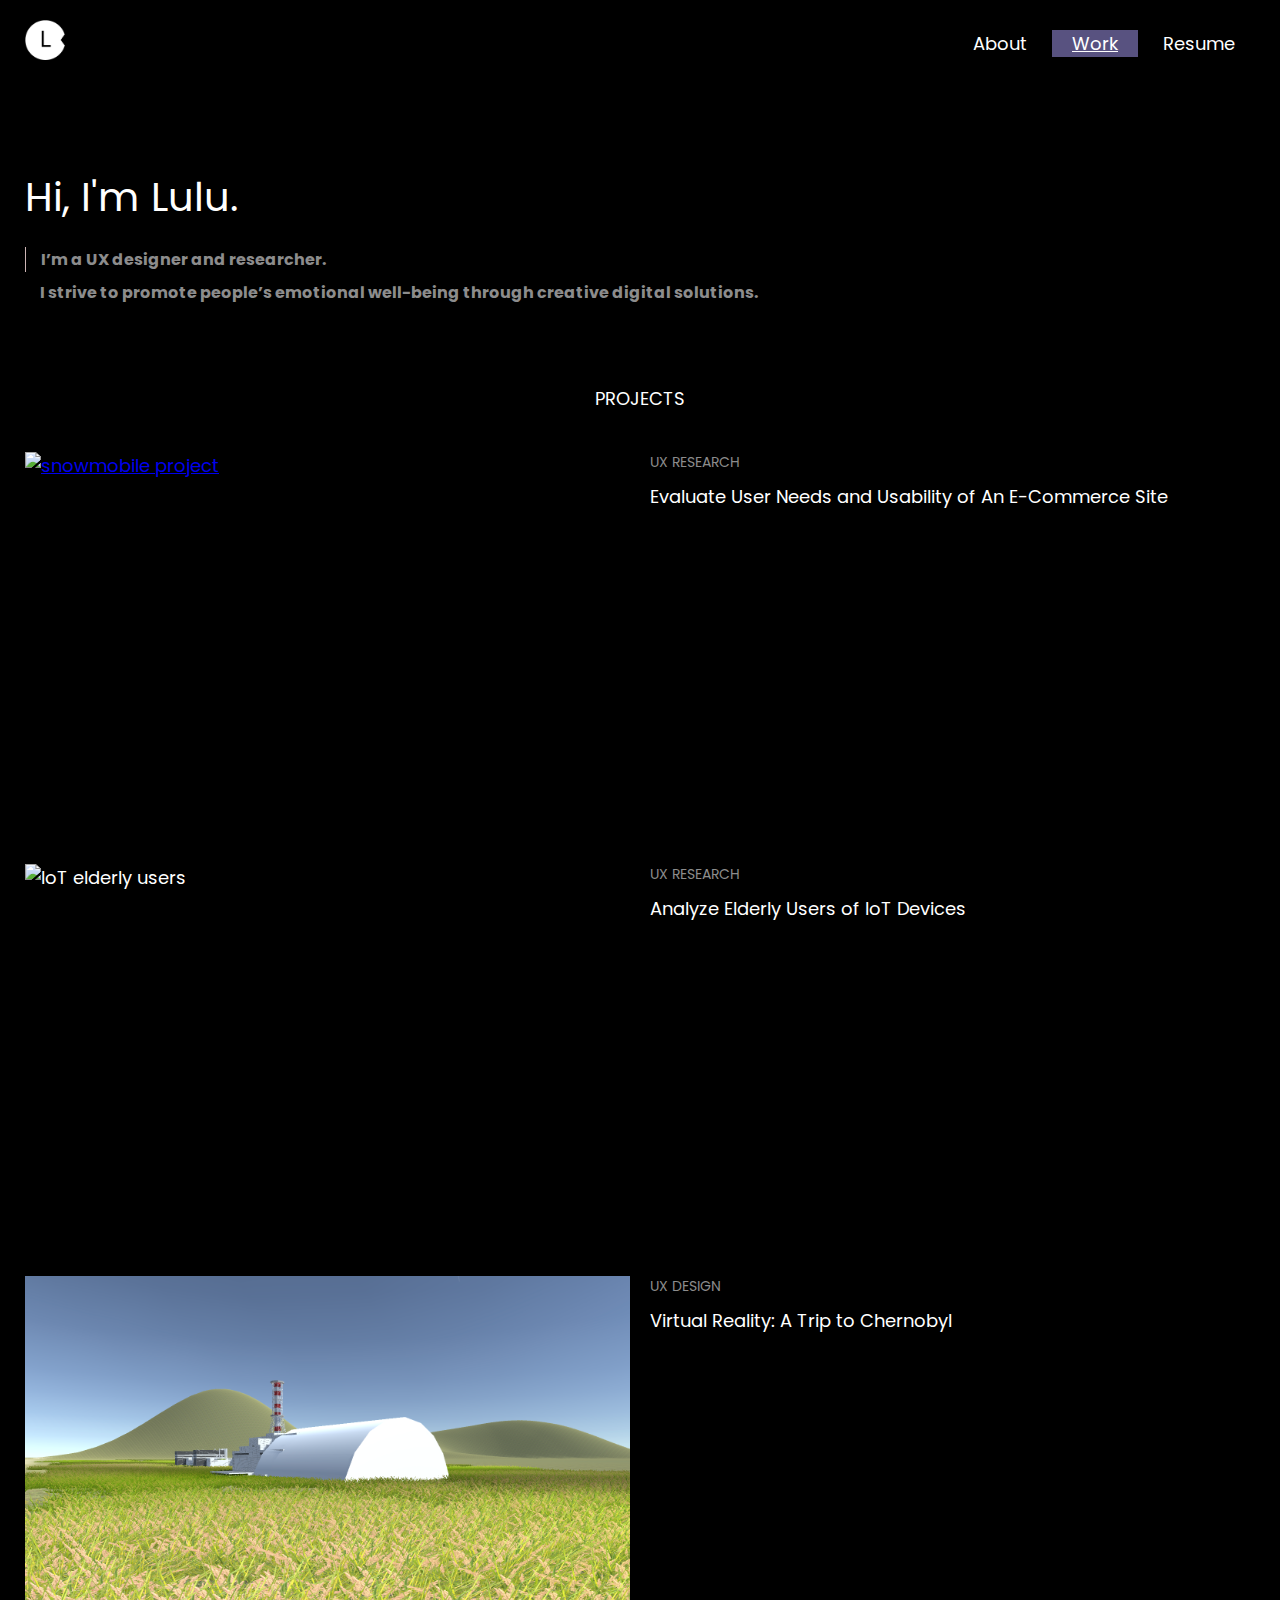
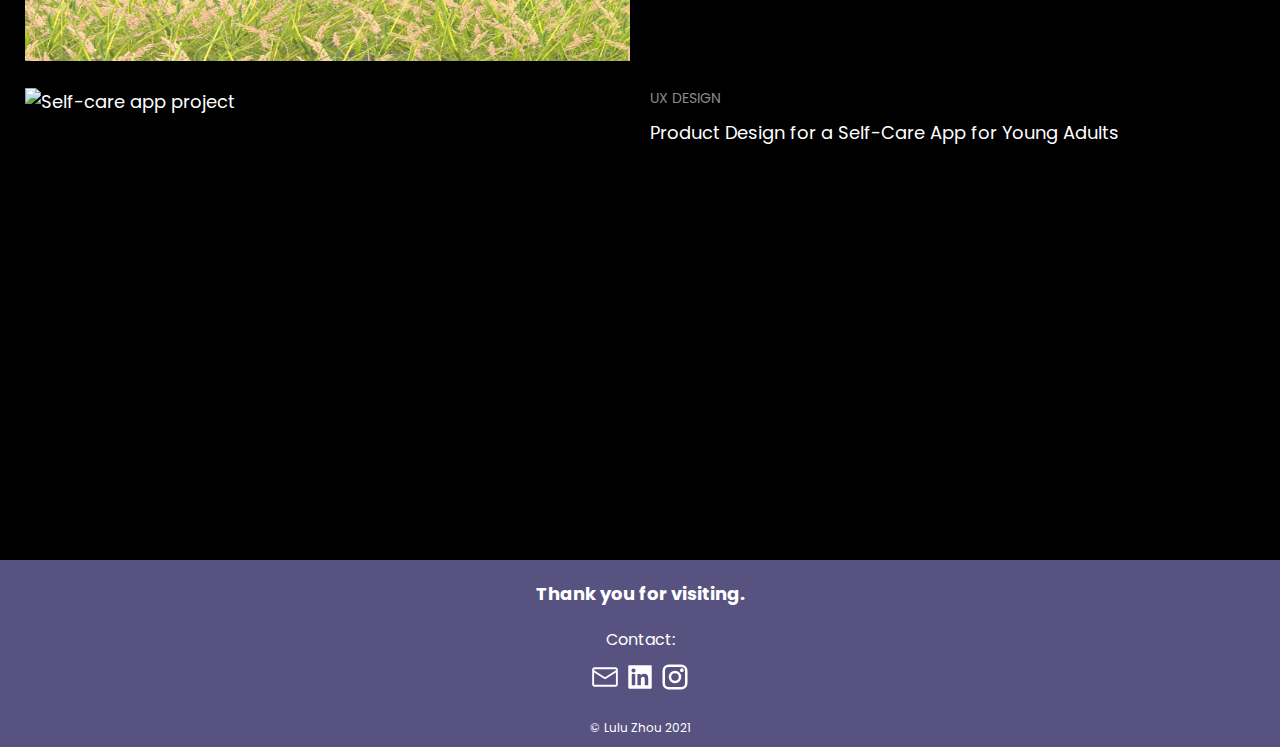
==== index.html @ 8aaa1974 "Add files via upload" ====
<!DOCTYPE html>
<html lang="en">
  <head>
    <meta charset="utf-8">
    <meta name="viewport" content="width=device-width, initial-scale=1.0">
    <link rel="stylesheet" type="text/css" href="css/html5reset.css">
    <link rel="stylesheet" type="text/css" href="css/style.css">
    <link href="https://fonts.googleapis.com/css2?family=Poppins&display=swap" rel="stylesheet">

   <title>Lulu's Portfolio</title>
  </head>

  <body>
    <div class="skip"><a href="#main">Skip to Main Content</a></div>

    <header>

        <div class="container">
            <a class="logo" href="/index.html">
              <img src="/images/logo_white.png" alt="logo">
            </a>
          

          <nav class="navbar">
            <ul class="nav_links">
              <li class="nav_item"><a href="about.html">About</a></li>
              <li class="current"><a href="#main">Work</a></li>
              <li class="nav_item"><a href="#resume">Resume</a></li>
            </ul>
<!--     
          <div class="menu" id="toggleButton">
            <div class="menu-line"></div>
            <div class="menu-line"></div>
            <div class="menu-line"></div>
          </div> -->
          </nav>
        </div>
  </header>

    <main>
      <div class="greeting">
            <h1>Hi, I'm Lulu.</h1>
              <div class="verticalLine">I’m a UX designer and researcher.</div>
              <p>I strive to promote people’s emotional 
                well-being through creative digital solutions.</p>
      </div>
        <h2 id="main">PROJECTS</h2>
          <div class="projects">
          
          <a href="Snowmobiles.html">
            <div class="image">
              <img id="image1" src="images/snowmobiles.jpeg" alt="snowmobile project" />
            </div>
          </a>
            <div id="text1">
              <h3>UX RESEARCH</h3>
              <h4>Evaluate User Needs and Usability of An E-Commerce Site</h4>
            </div>

            <div class="image">
              <img id="image2" src="images/elderly.jpeg" alt="IoT elderly users" />
            </div>
            <div id="text2">
              <h3>UX RESEARCH</h4>
              <h4>Analyze Elderly Users of IoT Devices</h4>
            </div>

            <a href="/Chernobyl.html">
              <div class="image">
                <img id="image3" src="images/chernobyl.png" alt="chernobyl VR project" />
              </div>
            </a>
              <div id="text3">
                <h3>UX DESIGN</h3>
                <h4>Virtual Reality: A Trip to Chernobyl</h4>
              </div>
            
            <div class="image">
              <img id="image4" src="images/withyouapp.png" alt="Self-care app project" />
            </div>
            <div id="text4">
              <h3>UX DESIGN</h3>
              <h4>Product Design for a Self-Care App for Young Adults</h4>
            </div>

          </div>
    </main>

    <footer>
      <div class="footer">
        <p id="p1">Thank you for visiting.</p>
        <p id="p2">Contact:</p>
          <div class="contact_icons">
            <img id="email" src="images/email.svg" alt="email address"/>
            <img id="linkedin" src="images/linkedin-fill.svg" alt="linkedin account"/>
            <img id="instagram" src="images/instagram.svg" alt="instagram account"/>
          </div>
        <p id="p3">&copy; Lulu Zhou 2021</p>
    </div>
    </footer>
<!-- 
    <script>
      const toggleButton = document.querySelector(".menu");
      const naviList = document.querySelector(".nav_links");
  
      toggleButton.addEventListener("click", function() {
        naviList.classList.toggle("active");
      })
  
    </script> -->

  </body>


</html>
---- css/style.css ----
body {
    font-family: 'Poppins', sans-serif;
    font-size: 18px;
    margin: 0;
    padding: 0;
    background-color: black;
    color: white;
}

/* navigation bar */

body > header {
    display: block;
}

.container {
    margin: 0 25px;
    display: flex;
    justify-content: space-between;
    align-items: center;
    padding: 20px 0px;
}


.logo {
    float:left;
    width: 40px;
    cursor: pointer;
}

nav {
    float:right;
} 


.nav_links {
    list-style: none;
}

.nav_links li {
    display: inline-block;
    padding: 0px 20px;
}

.nav_links a {
    color: white;
    text-decoration: none;
}

.nav_links a:hover {
    color: grey;
    text-decoration: underline;
}

.nav_links .current {
    background-color: #585280;
    text-decoration: underline;
}


/* HOMEPAGE */
/* header text */

h1 {
    font-size: 40px;
    line-height: 1;
    padding-top: 90px;
    text-align: left;
    font-weight: semi-bold;
    margin-left: 25px;
    padding-bottom: 30px;
}

.verticalLine {
    font-size: 16px;
    color: #8C8C8C;
    border-left: 1px solid rgba(255, 225, 225, .8);
    padding-left: 15px;
    padding-right: 10px;
    margin-left:25px;
    font-weight: bold;
}

.greeting > p {
    color: #8C8C8C;
    font-size: 16px;
    margin-left: 25px;
    padding-left: 15px;
    padding-top: 8px;
    font-weight: bold;
    margin-right: 10px;
}


/* projects section */

h2 {
    text-align: center;
    padding-top: 80px;
    padding-bottom: 40px;
}

.projects {
    margin-left: 25px;
    margin-right: 25px;
    display: grid;
    grid-template-columns: 1fr 1fr;
    grid-template-rows: 1fr 1fr 1fr 1fr;
    grid-row-gap: 20px;
    grid-column-gap: 20px;
    padding-bottom: 80px;
}

h3 {
    color:#8C8C8C;
    font-size: 14px;
    padding-bottom: 10px;
}

/* footer */

.footer {
    position: relative;
    left: 0;
    bottom: 0;
    width: 100%;
    background-color: #585280;
    color: white;
    text-align: center;
}
#p1 {
    padding-top: 20px;
    padding-bottom: 10px;
    font-size: 18px;
    color: white;
    font-weight: bold;
}

.contact_icons {
    display: inline-block;
    flex-wrap:nowrap;
    justify-content: space-between;
    width: 20%;
    align-content: center;
    padding-top: 10px;
}

#p2 {
    padding-top: 10px;
    font-size:16px;
}

#email {
    width: 30px;
}

#linkedin {
    width: 30px;
}

#instagram {
    width: 30px;
}

#p3 {
    padding-top: 20px;
    padding-bottom: 10px;
    font-size:12px;
    text-align: center;
}


/* ABOUT PAGE */

body > div:nth-child(3) {
    display: box;
    margin-bottom: 30px;
}

#me {
    display: block;
    margin-left: auto;
    margin-right: auto;
    margin-bottom: 10px;
    width: 40%;
    height: auto;
}

.education {
    margin: 40px 0 0 0;
    background-color: #F2F0FF;
    padding: 20px 0;
}

.education h2 {
    text-align: left;
    font-weight:bold;
    color: black;
    padding: 20px 25px;
}

.education p {
    font-size: 14px;
    color: black;

}

.education li {
    font-size: 14px;
    margin-left: 25px;
    padding-top: 10px;
    list-style-type: circle;
    color: black;
}

.school {
    margin: 0 25px 30px 25px;
}


.hobbies {
    padding: 20px 0;
}

.hobbies h2 {
        text-align: left;
        font-weight: bold;
        padding: 20px 25px;
}

.hobbies_list {
    margin: 0 0 20px 25px;
}

.hobbies li {
    font-size: 14px;
    margin-left: 25px;
    padding-top: 10px;
    list-style-type: circle;
}

img.sing_pics {
    display: block;
    margin-left: auto;
    margin-right: auto;
    margin-bottom: 10px;
    width: 40%;
    height: auto;
}

/* Chernobyl PAGE */

.title {
    text-align: center;
    font-weight: bold;
    border-bottom: 1px solid white;
    margin: 0 25px;
    padding: 50px 25px;
}

.overviewSection {
    display: grid;
    grid-template-columns: 1fr 1fr;
    grid-template-rows: 80px 1fr 1fr;
    row-gap: 40px;
    column-gap: 60px;
    justify-items: center;
    color: #8C8C8C;
    font-size: 14px;
    margin: 0 25px 40px 25px;
}

.overview {
    grid-column: 1 / -1;
    grid-row: 1 / span 1;
    align-self: self-start;
}

.role {
    grid-column: 1 / span 1;
    grid-row: 2 / span 1;
    width: 120px;
}

.timeline {
    grid-column: 2 / span 1;
    grid-row: 2 / span 1;
    width: 120px;

}

.team {
    grid-column: 1 / span 1;
    grid-row: 3 / span 1;
    width: 120px;
}

.tools {
    grid-column: 2 / span 1;
    grid-row: 3 / span 1;
    width: 120px;
}

.overviewSection h3 {    
    color:white;
    font-size: 18px;
    padding-bottom: 5px;
}

#overviewtitle {
    padding-top: 30px;
    padding-bottom: 20px;
    font-weight: bold;
    font-size: 24px;
    color: white;
}

.background {
    background-color:#F1F1F1;
    color: #000000;
    margin-top: 30px;
    padding: 45px 30px 45px 30px;
}

h2.blackheading {
    font-weight: bold;
    font-size: 24px;
    text-align: left;
    padding: 0 0;
}

.background p {
    font-size: 16px;
    padding-top: 20px;
}

.problemstatement {
    background-color: #F2F0FF;
    color: #000000;
    padding: 45px 25px 45px 25px;
}

.problemstatement p {
    font-size: 16px;
    padding-top: 20px;
}

.solution {
    padding: 45px 25px 45px 25px;
    background-color: white;
    color: black;
}

h2.heading {
    font-weight: bold;
    font-size: 24px;
    text-align: left;
    padding: 0 0;
}

.solution p {
    font-size: 16px;
    padding: 20px 0 20px 0;
}

.solution h3 {
    text-decoration: underline;
    font-size: 18px;
    color: black;
}

.solution li {
    font-size: 14px;
    margin-left: 25px;
    padding-top: 10px;
    list-style-type: circle;
 }

 .storyboard {
    padding: 45px 25px 45px 25px;
}

.storyboard img {
    display: block;
    margin-left: auto;
    margin-right: auto;
    margin-bottom: 10px;
    width: 90%;
    height: auto;
}

.storyboard p {
    font-size: 14px;
    padding: 20px 0 10px 0;
}

.sketch {
    padding: 35px 25px;
}

.sketch img {
    display: block;
    margin-left: auto;
    margin-right: auto;
    margin-bottom: 10px;
    width: 90%;
    height: auto;
    padding-top: 5px;
}

.sketch h3 {
    font-size: 16px;
    padding: 20px 0 10px 0;
    color: black;
}


.physicalPrototype {
    padding: 35px 25px;
}

.physicalPrototype h3 {
    font-size: 16px;
    padding: 20px 0 10px 0;
    color: white;
}

.materials {
    margin-left: 25px;
    margin-right: 25px;
    display: grid;
    grid-template-columns: 1fr 1fr;
    grid-template-rows: 280px 1fr 1fr 1fr;
    row-gap: 20px;
    column-gap: 20px;
}

.materials p {
    font-size: 14px;
}

.digitalPrototype {
    padding: 35px 25px;
}

.digitalPrototype h3 {
    font-size: 16px;
    padding: 20px 0 10px 0;
    color: white;
}



/* snowmobile page */

.interview {
    padding: 35px 0;
}

p.description {
    font-size: 12px;
    padding-top: 2px;
    text-align: center;
}

.interview h3 {
    padding-top: 20px;
}

.survey {
    padding: 35px 0;
}
.competitive_analysis {
    padding: 35px 0;
}

.solution img {
    display: block;
    margin-left: auto;
    margin-right: auto;
    margin-bottom: 10px;
    width: 90%;
    height: auto;
    padding-top: 5px;
}







/* Desktop View */


.skip a{
    background: white;
    left: 0;
    padding: 6px;
    -webkit-transition: top 1s ease-out;
    transition: top 1s ease-out;
    z-index: 1;
    position: absolute;
    top: -40px;
    
  }
  
.skip a:focus{
    position: absolute;
    top: 0px;
}
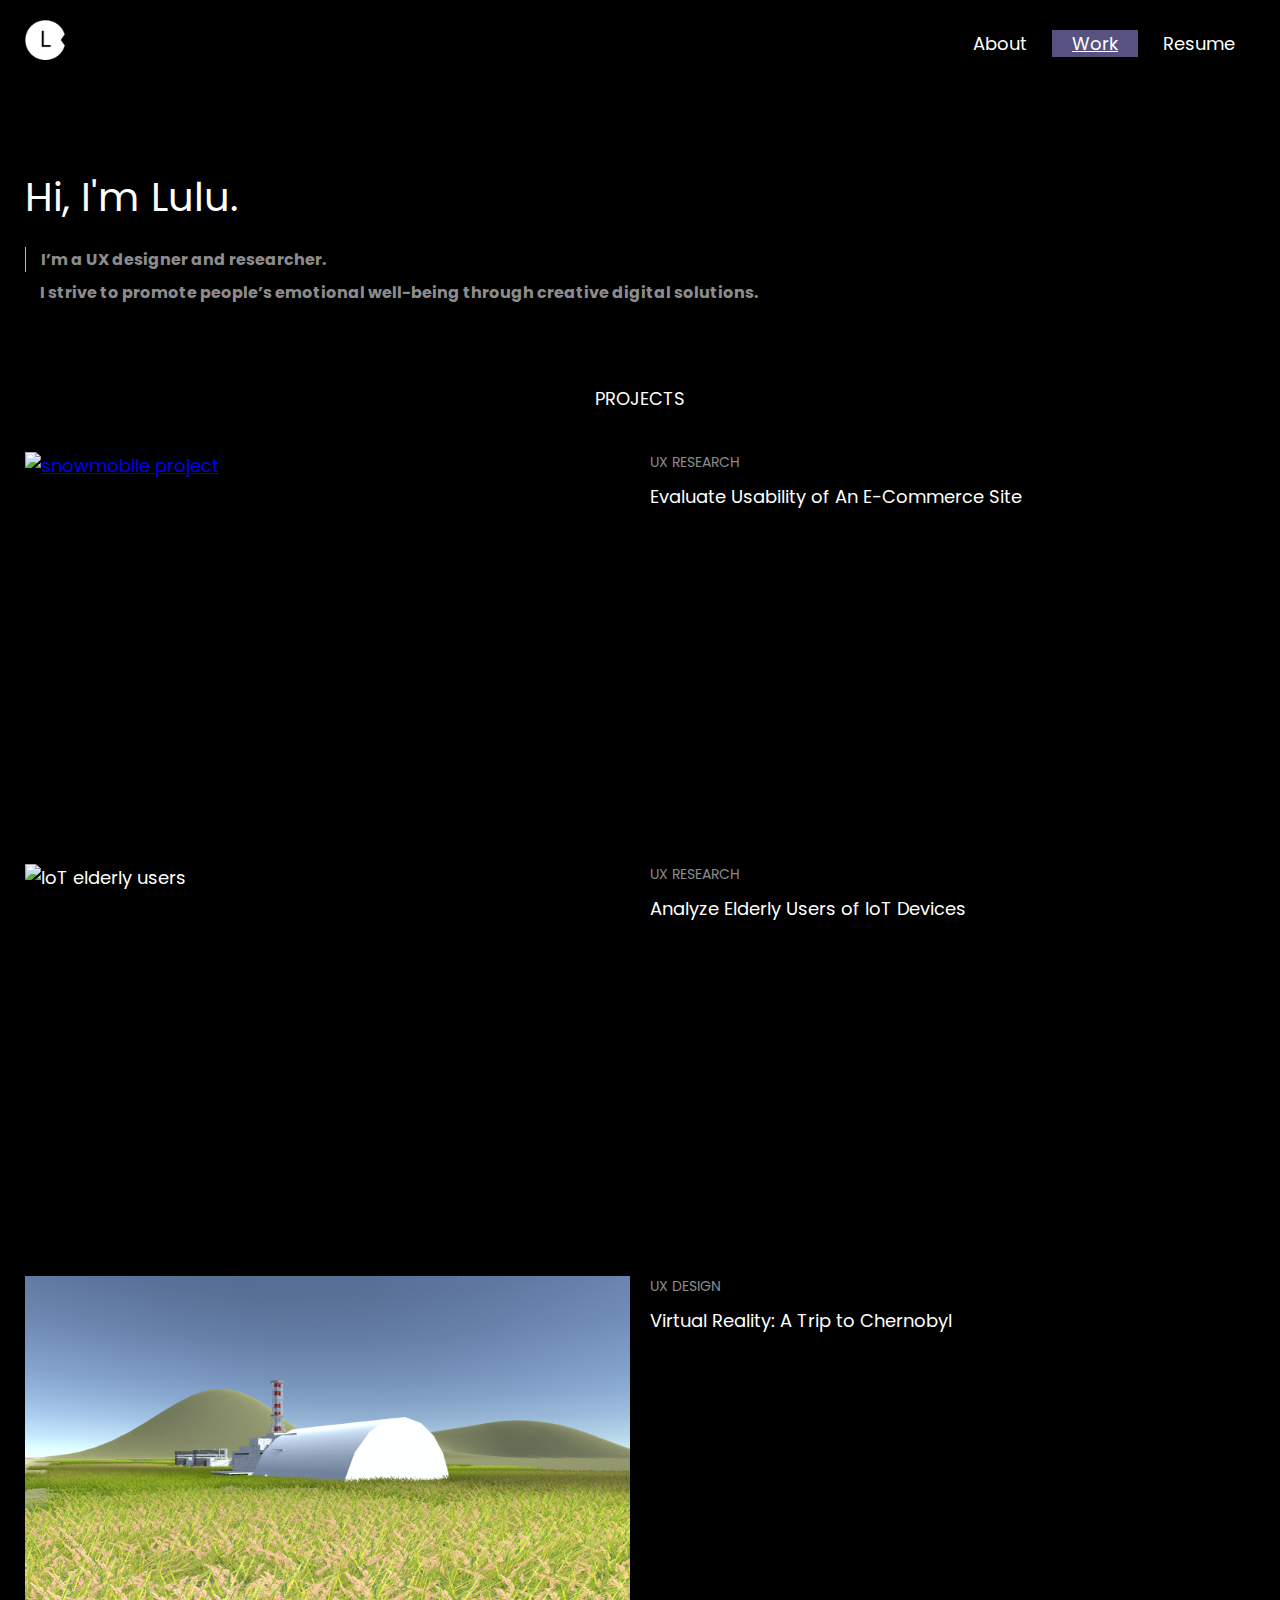
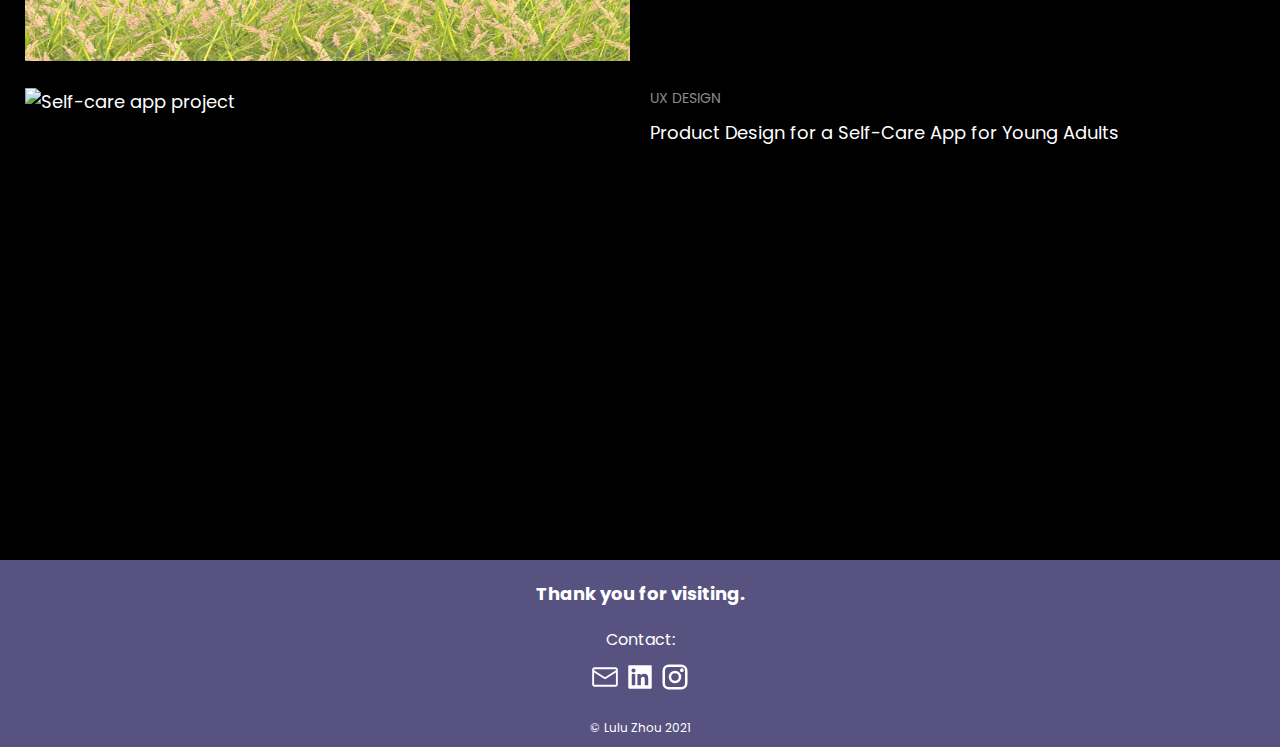
==== commit 24bfcab0: "Update index.html" ====
--- a/index.html
+++ b/index.html
@@ -16,8 +16,8 @@
     <header>
 
         <div class="container">
-            <a class="logo" href="/index.html">
-              <img src="/images/logo_white.png" alt="logo">
+            <a class="logo" href="https://luluzh77.github.io/portfolio/index.html">
+              <img src="https://luluzh77.github.io/portfolio/images/logo_white.png" alt="logo">
             </a>
           
 
@@ -47,14 +47,14 @@
         <h2 id="main">PROJECTS</h2>
           <div class="projects">
           
-          <a href="Snowmobiles.html">
+          <a href="https://luluzh77.github.io/portfolio/Snowmobiles.html">
             <div class="image">
               <img id="image1" src="images/snowmobiles.jpeg" alt="snowmobile project" />
             </div>
           </a>
             <div id="text1">
               <h3>UX RESEARCH</h3>
-              <h4>Evaluate User Needs and Usability of An E-Commerce Site</h4>
+              <h4>Evaluate Usability of An E-Commerce Site</h4>
             </div>
 
             <div class="image">
@@ -65,7 +65,7 @@
               <h4>Analyze Elderly Users of IoT Devices</h4>
             </div>
 
-            <a href="/Chernobyl.html">
+            <a href="https://luluzh77.github.io/portfolio/Chernobyl.html">
               <div class="image">
                 <img id="image3" src="images/chernobyl.png" alt="chernobyl VR project" />
               </div>
@@ -112,4 +112,4 @@
   </body>
 
 
-</html>+</html>
--- a/css/style.css
+++ b/css/style.css
@@ -411,7 +411,7 @@
 .sketch h3 {
     font-size: 16px;
     padding: 20px 0 10px 0;
-    color: black;
+    color: white;
 }
 
 
@@ -430,7 +430,7 @@
     margin-right: 25px;
     display: grid;
     grid-template-columns: 1fr 1fr;
-    grid-template-rows: 280px 1fr 1fr 1fr;
+    grid-template-rows: 1fr 1fr 1fr 280px;
     row-gap: 20px;
     column-gap: 20px;
 }
@@ -508,4 +508,4 @@
 .skip a:focus{
     position: absolute;
     top: 0px;
-}+}
